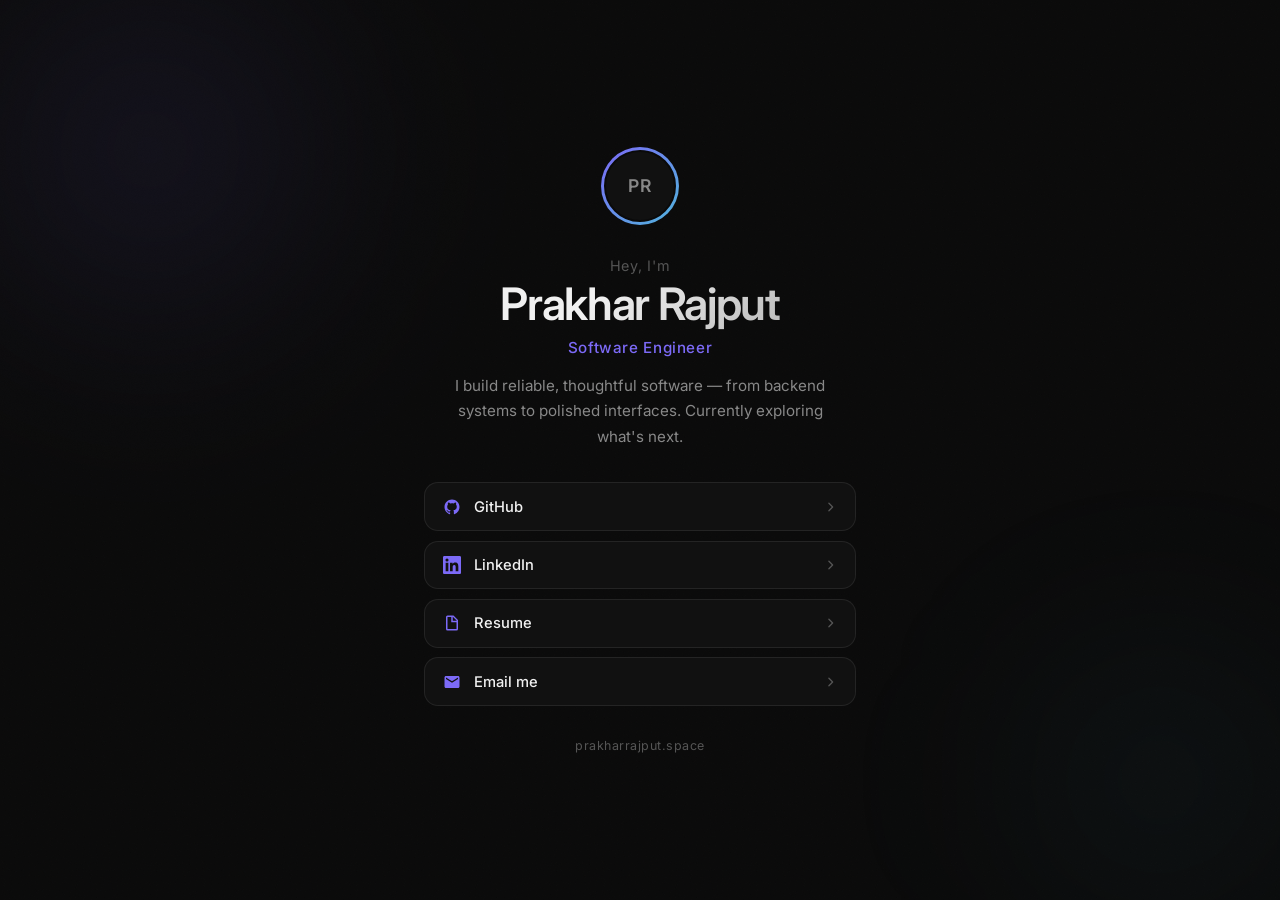
==== index.html @ 1582bba5 "Initial commit: personal landing page for prakharrajput.space Co-authored-by: Cursor <cursoragent@cu" ====
<!DOCTYPE html>
<html lang="en">
<head>
  <meta charset="UTF-8" />
  <meta name="viewport" content="width=device-width, initial-scale=1.0" />
  <title>Prakhar Rajput</title>
  <meta name="description" content="Software Engineer — building things that matter." />
  <link rel="stylesheet" href="styles.css" />
  <link rel="preconnect" href="https://fonts.googleapis.com" />
  <link rel="preconnect" href="https://fonts.gstatic.com" crossorigin />
  <link href="https://fonts.googleapis.com/css2?family=Inter:wght@300;400;500;600&display=swap" rel="stylesheet" />
</head>
<body>
  <div class="noise"></div>

  <main class="container">
    <header class="header">
      <div class="avatar-ring">
        <div class="avatar">PR</div>
      </div>
    </header>

    <section class="hero">
      <p class="greeting">Hey, I'm</p>
      <h1 class="name">Prakhar Rajput</h1>
      <p class="tagline">Software Engineer</p>
      <p class="bio">
        I build reliable, thoughtful software — from backend systems to
        polished interfaces. Currently exploring what's next.
      </p>
    </section>

    <nav class="links">
      <a href="https://github.com/prakharrajput" class="link-card" target="_blank" rel="noopener">
        <svg class="icon" viewBox="0 0 24 24" fill="currentColor">
          <path d="M12 2C6.477 2 2 6.484 2 12.017c0 4.425 2.865 8.18 6.839 9.504.5.092.682-.217.682-.483 0-.237-.008-.868-.013-1.703-2.782.605-3.369-1.343-3.369-1.343-.454-1.158-1.11-1.466-1.11-1.466-.908-.62.069-.608.069-.608 1.003.07 1.531 1.032 1.531 1.032.892 1.53 2.341 1.088 2.91.832.092-.647.35-1.088.636-1.338-2.22-.253-4.555-1.113-4.555-4.951 0-1.093.39-1.988 1.029-2.688-.103-.253-.446-1.272.098-2.65 0 0 .84-.27 2.75 1.026A9.564 9.564 0 0112 6.844c.85.004 1.705.115 2.504.337 1.909-1.296 2.747-1.027 2.747-1.027.546 1.379.202 2.398.1 2.651.64.7 1.028 1.595 1.028 2.688 0 3.848-2.339 4.695-4.566 4.943.359.309.678.92.678 1.855 0 1.338-.012 2.419-.012 2.747 0 .268.18.58.688.482A10.019 10.019 0 0022 12.017C22 6.484 17.522 2 12 2z"/>
        </svg>
        <span>GitHub</span>
        <svg class="arrow" viewBox="0 0 16 16" fill="currentColor">
          <path d="M6.22 3.22a.75.75 0 011.06 0l4.25 4.25a.75.75 0 010 1.06l-4.25 4.25a.75.75 0 01-1.06-1.06L9.94 8 6.22 4.28a.75.75 0 010-1.06z"/>
        </svg>
      </a>

      <a href="https://linkedin.com/in/prakharrajput" class="link-card" target="_blank" rel="noopener">
        <svg class="icon" viewBox="0 0 24 24" fill="currentColor">
          <path d="M20.447 20.452h-3.554v-5.569c0-1.328-.027-3.037-1.852-3.037-1.853 0-2.136 1.445-2.136 2.939v5.667H9.351V9h3.414v1.561h.046c.477-.9 1.637-1.85 3.37-1.85 3.601 0 4.267 2.37 4.267 5.455v6.286zM5.337 7.433a2.062 2.062 0 01-2.063-2.065 2.064 2.064 0 112.063 2.065zm1.782 13.019H3.555V9h3.564v11.452zM22.225 0H1.771C.792 0 0 .774 0 1.729v20.542C0 23.227.792 24 1.771 24h20.451C23.2 24 24 23.227 24 22.271V1.729C24 .774 23.2 0 22.222 0h.003z"/>
        </svg>
        <span>LinkedIn</span>
        <svg class="arrow" viewBox="0 0 16 16" fill="currentColor">
          <path d="M6.22 3.22a.75.75 0 011.06 0l4.25 4.25a.75.75 0 010 1.06l-4.25 4.25a.75.75 0 01-1.06-1.06L9.94 8 6.22 4.28a.75.75 0 010-1.06z"/>
        </svg>
      </a>

      <a href="/resume.pdf" class="link-card" target="_blank" rel="noopener">
        <svg class="icon" viewBox="0 0 24 24" fill="currentColor">
          <path d="M14 2H6a2 2 0 00-2 2v16a2 2 0 002 2h12a2 2 0 002-2V8l-6-6zm-1 1.5L18.5 9H13V3.5zM6 20V4h5v7h7v9H6z"/>
        </svg>
        <span>Resume</span>
        <svg class="arrow" viewBox="0 0 16 16" fill="currentColor">
          <path d="M6.22 3.22a.75.75 0 011.06 0l4.25 4.25a.75.75 0 010 1.06l-4.25 4.25a.75.75 0 01-1.06-1.06L9.94 8 6.22 4.28a.75.75 0 010-1.06z"/>
        </svg>
      </a>

      <a href="mailto:hi@prakharrajput.space" class="link-card">
        <svg class="icon" viewBox="0 0 24 24" fill="currentColor">
          <path d="M20 4H4c-1.1 0-2 .9-2 2v12c0 1.1.9 2 2 2h16c1.1 0 2-.9 2-2V6c0-1.1-.9-2-2-2zm0 4l-8 5-8-5V6l8 5 8-5v2z"/>
        </svg>
        <span>Email me</span>
        <svg class="arrow" viewBox="0 0 16 16" fill="currentColor">
          <path d="M6.22 3.22a.75.75 0 011.06 0l4.25 4.25a.75.75 0 010 1.06l-4.25 4.25a.75.75 0 01-1.06-1.06L9.94 8 6.22 4.28a.75.75 0 010-1.06z"/>
        </svg>
      </a>
    </nav>

    <footer class="footer">
      <span>prakharrajput.space</span>
    </footer>
  </main>

  <script src="app.js"></script>
</body>
</html>
---- styles.css ----
*, *::before, *::after {
  box-sizing: border-box;
  margin: 0;
  padding: 0;
}

:root {
  --bg: #0a0a0a;
  --surface: #111111;
  --border: rgba(255, 255, 255, 0.08);
  --text-primary: #f0f0f0;
  --text-secondary: #888;
  --text-muted: #555;
  --accent: #7c6af7;
  --accent-glow: rgba(124, 106, 247, 0.15);
  --radius: 14px;
}

html {
  font-family: 'Inter', system-ui, -apple-system, sans-serif;
  background: var(--bg);
  color: var(--text-primary);
  min-height: 100vh;
  -webkit-font-smoothing: antialiased;
}

body {
  min-height: 100vh;
  display: flex;
  align-items: center;
  justify-content: center;
  overflow-x: hidden;
}

/* subtle noise texture overlay */
.noise {
  position: fixed;
  inset: 0;
  background-image: url("data:image/svg+xml,%3Csvg viewBox='0 0 256 256' xmlns='http://www.w3.org/2000/svg'%3E%3Cfilter id='noise'%3E%3CfeTurbulence type='fractalNoise' baseFrequency='0.9' numOctaves='4' stitchTiles='stitch'/%3E%3C/filter%3E%3Crect width='100%25' height='100%25' filter='url(%23noise)' opacity='0.04'/%3E%3C/svg%3E");
  background-size: 200px;
  pointer-events: none;
  z-index: 0;
  opacity: 0.5;
}

/* ambient gradient blobs */
body::before, body::after {
  content: '';
  position: fixed;
  border-radius: 50%;
  filter: blur(100px);
  pointer-events: none;
  z-index: 0;
}

body::before {
  width: 500px;
  height: 500px;
  background: radial-gradient(circle, rgba(124, 106, 247, 0.12) 0%, transparent 70%);
  top: -100px;
  left: -100px;
}

body::after {
  width: 400px;
  height: 400px;
  background: radial-gradient(circle, rgba(80, 180, 220, 0.08) 0%, transparent 70%);
  bottom: -80px;
  right: -80px;
}

.container {
  position: relative;
  z-index: 1;
  width: 100%;
  max-width: 480px;
  padding: 2rem 1.5rem;
  display: flex;
  flex-direction: column;
  gap: 2rem;
}

/* ── Header / Avatar ── */
.header {
  display: flex;
  justify-content: center;
}

.avatar-ring {
  padding: 3px;
  border-radius: 50%;
  background: linear-gradient(135deg, var(--accent), #50b4dc);
  opacity: 0;
  animation: fadeUp 0.6s ease 0.1s forwards;
}

.avatar {
  width: 72px;
  height: 72px;
  border-radius: 50%;
  background: var(--surface);
  border: 2px solid var(--bg);
  display: flex;
  align-items: center;
  justify-content: center;
  font-size: 1.1rem;
  font-weight: 600;
  letter-spacing: 0.04em;
  color: var(--text-secondary);
}

/* ── Hero ── */
.hero {
  text-align: center;
  opacity: 0;
  animation: fadeUp 0.6s ease 0.2s forwards;
}

.greeting {
  font-size: 0.9rem;
  color: var(--text-muted);
  letter-spacing: 0.05em;
  margin-bottom: 0.4rem;
}

.name {
  font-size: clamp(2rem, 8vw, 2.8rem);
  font-weight: 600;
  letter-spacing: -0.03em;
  line-height: 1.1;
  background: linear-gradient(135deg, var(--text-primary) 40%, #aaa);
  -webkit-background-clip: text;
  -webkit-text-fill-color: transparent;
  background-clip: text;
  margin-bottom: 0.5rem;
}

.tagline {
  font-size: 0.95rem;
  font-weight: 500;
  color: var(--accent);
  letter-spacing: 0.04em;
  margin-bottom: 1rem;
}

.bio {
  font-size: 0.95rem;
  line-height: 1.7;
  color: var(--text-secondary);
  max-width: 380px;
  margin: 0 auto;
}

/* ── Link cards ── */
.links {
  display: flex;
  flex-direction: column;
  gap: 0.6rem;
  opacity: 0;
  animation: fadeUp 0.6s ease 0.35s forwards;
}

.link-card {
  display: flex;
  align-items: center;
  gap: 0.85rem;
  padding: 0.9rem 1.1rem;
  background: var(--surface);
  border: 1px solid var(--border);
  border-radius: var(--radius);
  color: var(--text-primary);
  text-decoration: none;
  font-size: 0.92rem;
  font-weight: 500;
  transition: background 0.2s, border-color 0.2s, transform 0.15s;
  cursor: pointer;
}

.link-card:hover {
  background: rgba(255, 255, 255, 0.05);
  border-color: rgba(255, 255, 255, 0.16);
  transform: translateY(-1px);
}

.link-card:active {
  transform: translateY(0);
}

.link-card .icon {
  width: 18px;
  height: 18px;
  color: var(--accent);
  flex-shrink: 0;
}

.link-card span {
  flex: 1;
}

.link-card .arrow {
  width: 14px;
  height: 14px;
  color: var(--text-muted);
  transition: transform 0.2s, color 0.2s;
}

.link-card:hover .arrow {
  transform: translateX(2px);
  color: var(--text-secondary);
}

/* ── Footer ── */
.footer {
  text-align: center;
  font-size: 0.78rem;
  color: var(--text-muted);
  letter-spacing: 0.04em;
  opacity: 0;
  animation: fadeUp 0.6s ease 0.5s forwards;
}

/* ── Animations ── */
@keyframes fadeUp {
  from {
    opacity: 0;
    transform: translateY(16px);
  }
  to {
    opacity: 1;
    transform: translateY(0);
  }
}

/* ── Responsive ── */
@media (max-width: 480px) {
  .container {
    padding: 2rem 1.25rem;
  }
}
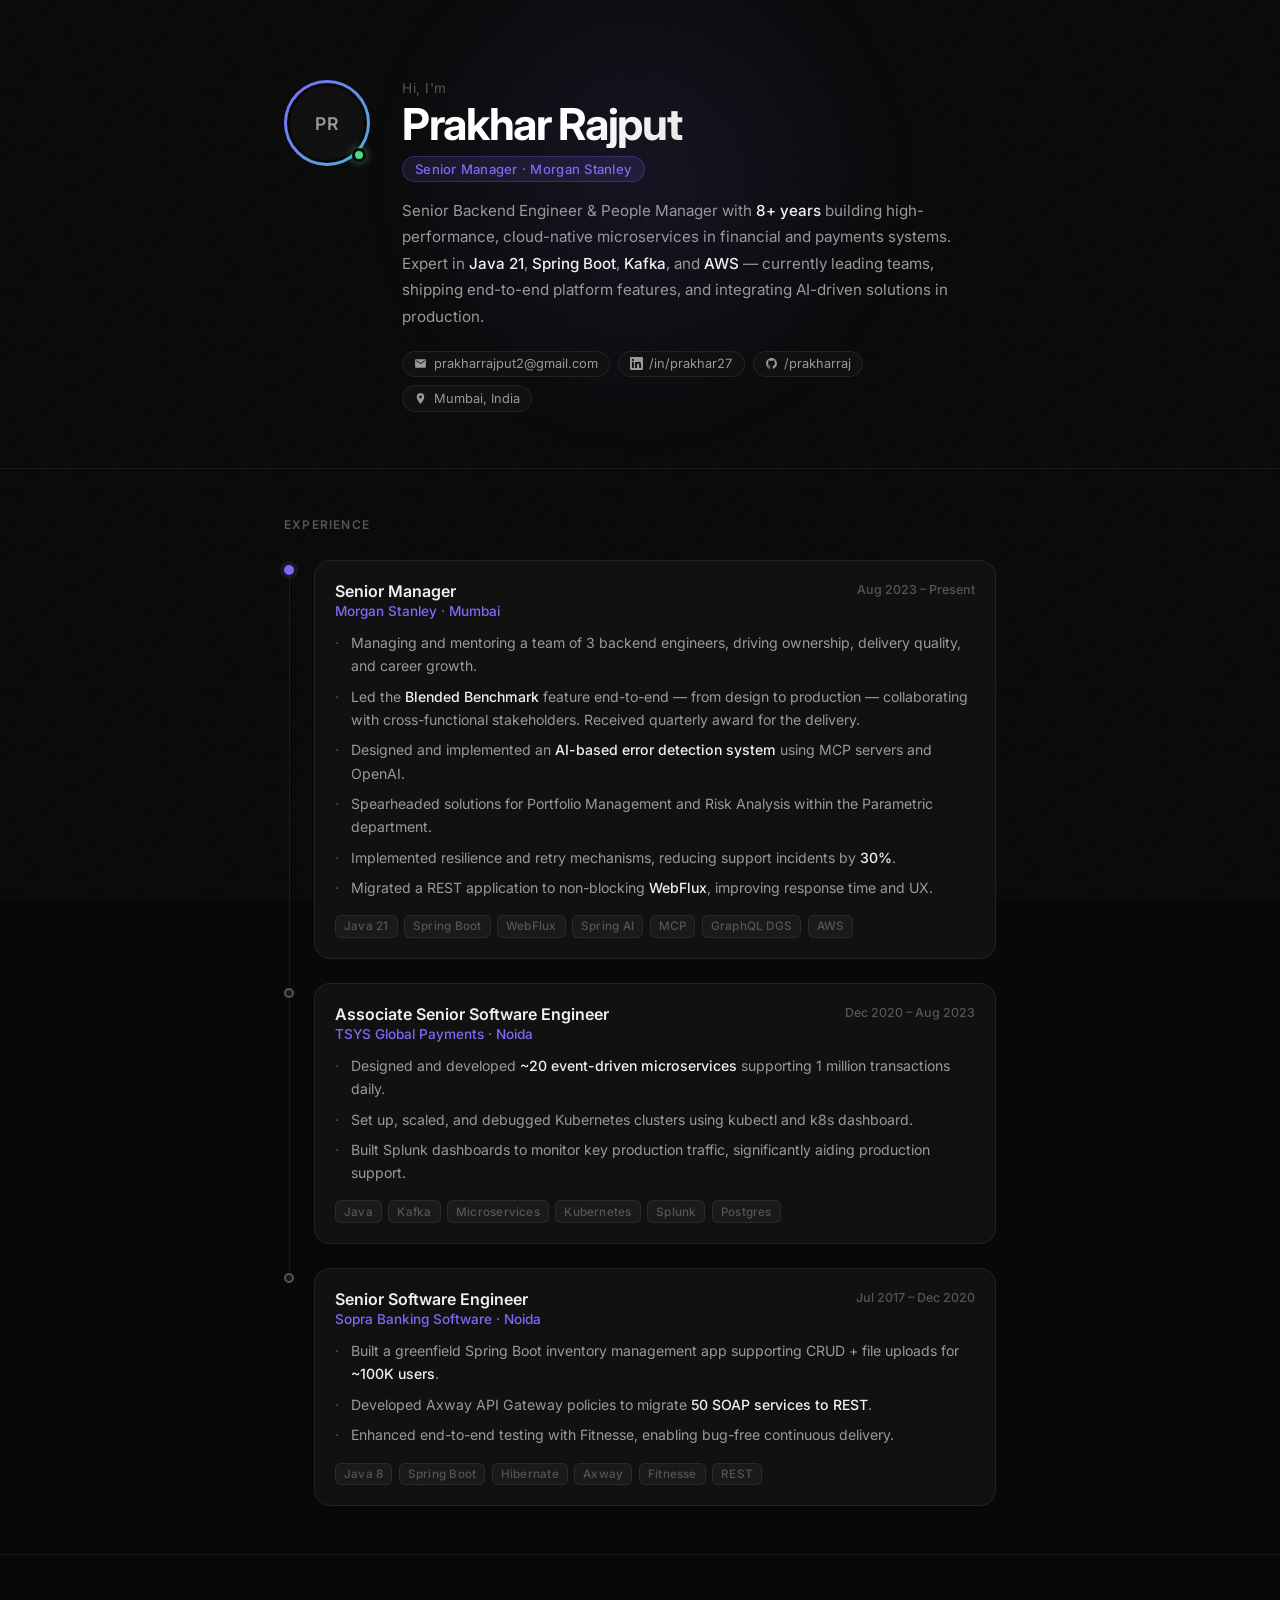
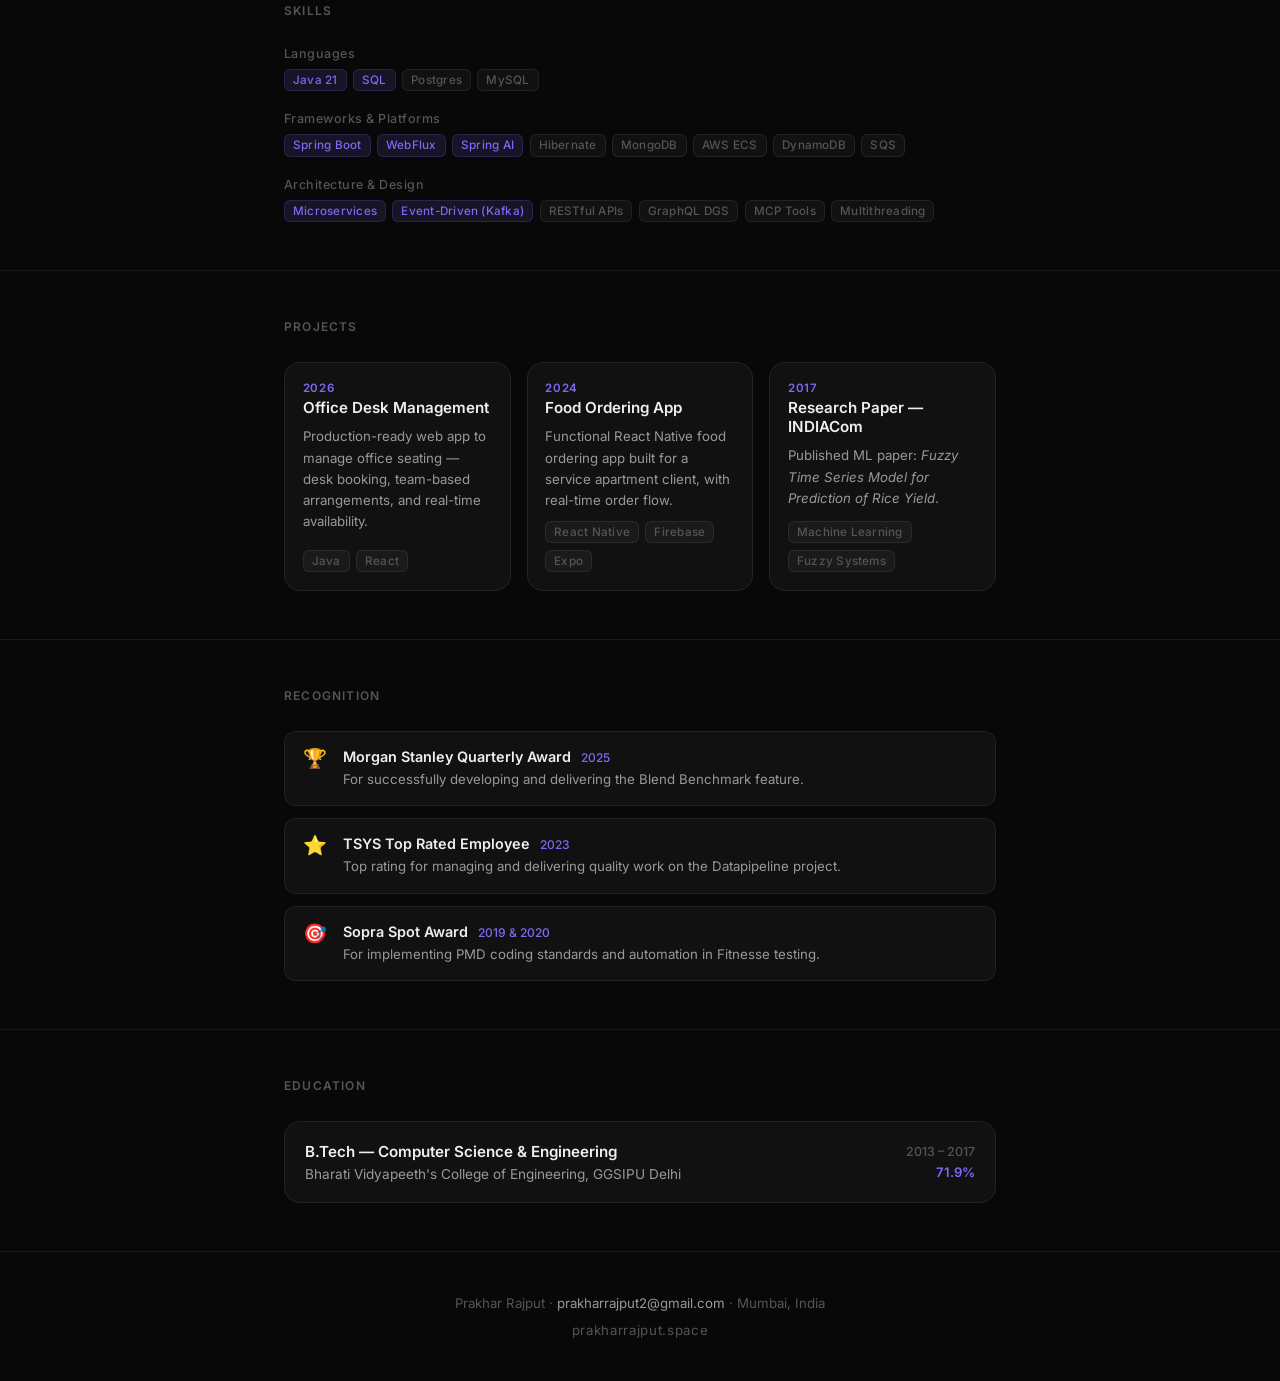
==== commit d75a915e: "Rebuild site with resume content — real experience, skills, projects Co-authored-by: Cursor <cursora" ====
--- a/index.html
+++ b/index.html
@@ -3,79 +3,271 @@
 <head>
   <meta charset="UTF-8" />
   <meta name="viewport" content="width=device-width, initial-scale=1.0" />
-  <title>Prakhar Rajput</title>
-  <meta name="description" content="Software Engineer — building things that matter." />
+  <title>Prakhar Rajput — Senior Backend Engineer</title>
+  <meta name="description" content="Senior Backend Engineer & People Manager with 8+ years in fintech. Java, Spring Boot, Kafka, AWS, AI." />
   <link rel="stylesheet" href="styles.css" />
   <link rel="preconnect" href="https://fonts.googleapis.com" />
   <link rel="preconnect" href="https://fonts.gstatic.com" crossorigin />
-  <link href="https://fonts.googleapis.com/css2?family=Inter:wght@300;400;500;600&display=swap" rel="stylesheet" />
+  <link href="https://fonts.googleapis.com/css2?family=Inter:wght@300;400;500;600;700&display=swap" rel="stylesheet" />
 </head>
 <body>
   <div class="noise"></div>
 
-  <main class="container">
-    <header class="header">
-      <div class="avatar-ring">
-        <div class="avatar">PR</div>
-      </div>
-    </header>
-
-    <section class="hero">
-      <p class="greeting">Hey, I'm</p>
-      <h1 class="name">Prakhar Rajput</h1>
-      <p class="tagline">Software Engineer</p>
-      <p class="bio">
-        I build reliable, thoughtful software — from backend systems to
-        polished interfaces. Currently exploring what's next.
-      </p>
-    </section>
-
-    <nav class="links">
-      <a href="https://github.com/prakharrajput" class="link-card" target="_blank" rel="noopener">
-        <svg class="icon" viewBox="0 0 24 24" fill="currentColor">
-          <path d="M12 2C6.477 2 2 6.484 2 12.017c0 4.425 2.865 8.18 6.839 9.504.5.092.682-.217.682-.483 0-.237-.008-.868-.013-1.703-2.782.605-3.369-1.343-3.369-1.343-.454-1.158-1.11-1.466-1.11-1.466-.908-.62.069-.608.069-.608 1.003.07 1.531 1.032 1.531 1.032.892 1.53 2.341 1.088 2.91.832.092-.647.35-1.088.636-1.338-2.22-.253-4.555-1.113-4.555-4.951 0-1.093.39-1.988 1.029-2.688-.103-.253-.446-1.272.098-2.65 0 0 .84-.27 2.75 1.026A9.564 9.564 0 0112 6.844c.85.004 1.705.115 2.504.337 1.909-1.296 2.747-1.027 2.747-1.027.546 1.379.202 2.398.1 2.651.64.7 1.028 1.595 1.028 2.688 0 3.848-2.339 4.695-4.566 4.943.359.309.678.92.678 1.855 0 1.338-.012 2.419-.012 2.747 0 .268.18.58.688.482A10.019 10.019 0 0022 12.017C22 6.484 17.522 2 12 2z"/>
-        </svg>
-        <span>GitHub</span>
-        <svg class="arrow" viewBox="0 0 16 16" fill="currentColor">
-          <path d="M6.22 3.22a.75.75 0 011.06 0l4.25 4.25a.75.75 0 010 1.06l-4.25 4.25a.75.75 0 01-1.06-1.06L9.94 8 6.22 4.28a.75.75 0 010-1.06z"/>
-        </svg>
-      </a>
-
-      <a href="https://linkedin.com/in/prakharrajput" class="link-card" target="_blank" rel="noopener">
-        <svg class="icon" viewBox="0 0 24 24" fill="currentColor">
-          <path d="M20.447 20.452h-3.554v-5.569c0-1.328-.027-3.037-1.852-3.037-1.853 0-2.136 1.445-2.136 2.939v5.667H9.351V9h3.414v1.561h.046c.477-.9 1.637-1.85 3.37-1.85 3.601 0 4.267 2.37 4.267 5.455v6.286zM5.337 7.433a2.062 2.062 0 01-2.063-2.065 2.064 2.064 0 112.063 2.065zm1.782 13.019H3.555V9h3.564v11.452zM22.225 0H1.771C.792 0 0 .774 0 1.729v20.542C0 23.227.792 24 1.771 24h20.451C23.2 24 24 23.227 24 22.271V1.729C24 .774 23.2 0 22.222 0h.003z"/>
-        </svg>
-        <span>LinkedIn</span>
-        <svg class="arrow" viewBox="0 0 16 16" fill="currentColor">
-          <path d="M6.22 3.22a.75.75 0 011.06 0l4.25 4.25a.75.75 0 010 1.06l-4.25 4.25a.75.75 0 01-1.06-1.06L9.94 8 6.22 4.28a.75.75 0 010-1.06z"/>
-        </svg>
-      </a>
-
-      <a href="/resume.pdf" class="link-card" target="_blank" rel="noopener">
-        <svg class="icon" viewBox="0 0 24 24" fill="currentColor">
-          <path d="M14 2H6a2 2 0 00-2 2v16a2 2 0 002 2h12a2 2 0 002-2V8l-6-6zm-1 1.5L18.5 9H13V3.5zM6 20V4h5v7h7v9H6z"/>
-        </svg>
-        <span>Resume</span>
-        <svg class="arrow" viewBox="0 0 16 16" fill="currentColor">
-          <path d="M6.22 3.22a.75.75 0 011.06 0l4.25 4.25a.75.75 0 010 1.06l-4.25 4.25a.75.75 0 01-1.06-1.06L9.94 8 6.22 4.28a.75.75 0 010-1.06z"/>
-        </svg>
-      </a>
-
-      <a href="mailto:hi@prakharrajput.space" class="link-card">
-        <svg class="icon" viewBox="0 0 24 24" fill="currentColor">
-          <path d="M20 4H4c-1.1 0-2 .9-2 2v12c0 1.1.9 2 2 2h16c1.1 0 2-.9 2-2V6c0-1.1-.9-2-2-2zm0 4l-8 5-8-5V6l8 5 8-5v2z"/>
-        </svg>
-        <span>Email me</span>
-        <svg class="arrow" viewBox="0 0 16 16" fill="currentColor">
-          <path d="M6.22 3.22a.75.75 0 011.06 0l4.25 4.25a.75.75 0 010 1.06l-4.25 4.25a.75.75 0 01-1.06-1.06L9.94 8 6.22 4.28a.75.75 0 010-1.06z"/>
-        </svg>
-      </a>
-    </nav>
-
-    <footer class="footer">
-      <span>prakharrajput.space</span>
-    </footer>
-  </main>
+  <!-- ── HERO ── -->
+  <section class="hero-section">
+    <div class="container">
+      <div class="hero-inner">
+        <div class="avatar-wrap">
+          <div class="avatar-ring">
+            <div class="avatar">PR</div>
+          </div>
+          <div class="status-dot"></div>
+        </div>
+
+        <div class="hero-text">
+          <p class="greeting">Hi, I'm</p>
+          <h1 class="name">Prakhar Rajput</h1>
+          <p class="title-badge">Senior Manager · Morgan Stanley</p>
+          <p class="bio">
+            Senior Backend Engineer &amp; People Manager with <strong>8+ years</strong> building
+            high-performance, cloud-native microservices in financial and payments systems.
+            Expert in <strong>Java 21</strong>, <strong>Spring Boot</strong>, <strong>Kafka</strong>, and <strong>AWS</strong> —
+            currently leading teams, shipping end-to-end platform features,
+            and integrating AI-driven solutions in production.
+          </p>
+
+          <div class="contact-row">
+            <a href="mailto:prakharrajput2@gmail.com" class="contact-chip">
+              <svg viewBox="0 0 24 24" fill="currentColor"><path d="M20 4H4c-1.1 0-2 .9-2 2v12c0 1.1.9 2 2 2h16c1.1 0 2-.9 2-2V6c0-1.1-.9-2-2-2zm0 4l-8 5-8-5V6l8 5 8-5v2z"/></svg>
+              prakharrajput2@gmail.com
+            </a>
+            <a href="https://linkedin.com/in/prakhar27" target="_blank" rel="noopener" class="contact-chip">
+              <svg viewBox="0 0 24 24" fill="currentColor"><path d="M20.447 20.452h-3.554v-5.569c0-1.328-.027-3.037-1.852-3.037-1.853 0-2.136 1.445-2.136 2.939v5.667H9.351V9h3.414v1.561h.046c.477-.9 1.637-1.85 3.37-1.85 3.601 0 4.267 2.37 4.267 5.455v6.286zM5.337 7.433a2.062 2.062 0 01-2.063-2.065 2.064 2.064 0 112.063 2.065zm1.782 13.019H3.555V9h3.564v11.452zM22.225 0H1.771C.792 0 0 .774 0 1.729v20.542C0 23.227.792 24 1.771 24h20.451C23.2 24 24 23.227 24 22.271V1.729C24 .774 23.2 0 22.222 0h.003z"/></svg>
+              /in/prakhar27
+            </a>
+            <a href="https://github.com/prakharraj" target="_blank" rel="noopener" class="contact-chip">
+              <svg viewBox="0 0 24 24" fill="currentColor"><path d="M12 2C6.477 2 2 6.484 2 12.017c0 4.425 2.865 8.18 6.839 9.504.5.092.682-.217.682-.483 0-.237-.008-.868-.013-1.703-2.782.605-3.369-1.343-3.369-1.343-.454-1.158-1.11-1.466-1.11-1.466-.908-.62.069-.608.069-.608 1.003.07 1.531 1.032 1.531 1.032.892 1.53 2.341 1.088 2.91.832.092-.647.35-1.088.636-1.338-2.22-.253-4.555-1.113-4.555-4.951 0-1.093.39-1.988 1.029-2.688-.103-.253-.446-1.272.098-2.65 0 0 .84-.27 2.75 1.026A9.564 9.564 0 0112 6.844c.85.004 1.705.115 2.504.337 1.909-1.296 2.747-1.027 2.747-1.027.546 1.379.202 2.398.1 2.651.64.7 1.028 1.595 1.028 2.688 0 3.848-2.339 4.695-4.566 4.943.359.309.678.92.678 1.855 0 1.338-.012 2.419-.012 2.747 0 .268.18.58.688.482A10.019 10.019 0 0022 12.017C22 6.484 17.522 2 12 2z"/></svg>
+              /prakharraj
+            </a>
+            <span class="contact-chip location">
+              <svg viewBox="0 0 24 24" fill="currentColor"><path d="M12 2C8.13 2 5 5.13 5 9c0 5.25 7 13 7 13s7-7.75 7-13c0-3.87-3.13-7-7-7zm0 9.5c-1.38 0-2.5-1.12-2.5-2.5s1.12-2.5 2.5-2.5 2.5 1.12 2.5 2.5-1.12 2.5-2.5 2.5z"/></svg>
+              Mumbai, India
+            </span>
+          </div>
+        </div>
+      </div>
+    </div>
+  </section>
+
+  <!-- ── EXPERIENCE ── -->
+  <section class="section">
+    <div class="container">
+      <h2 class="section-title">Experience</h2>
+      <div class="timeline">
+
+        <div class="timeline-item">
+          <div class="timeline-dot current"></div>
+          <div class="timeline-card">
+            <div class="job-header">
+              <div>
+                <h3 class="job-title">Senior Manager</h3>
+                <p class="company">Morgan Stanley · Mumbai</p>
+              </div>
+              <span class="tenure">Aug 2023 – Present</span>
+            </div>
+            <ul class="bullets">
+              <li>Managing and mentoring a team of 3 backend engineers, driving ownership, delivery quality, and career growth.</li>
+              <li>Led the <strong>Blended Benchmark</strong> feature end-to-end — from design to production — collaborating with cross-functional stakeholders. Received quarterly award for the delivery.</li>
+              <li>Designed and implemented an <strong>AI-based error detection system</strong> using MCP servers and OpenAI.</li>
+              <li>Spearheaded solutions for Portfolio Management and Risk Analysis within the Parametric department.</li>
+              <li>Implemented resilience and retry mechanisms, reducing support incidents by <strong>30%</strong>.</li>
+              <li>Migrated a REST application to non-blocking <strong>WebFlux</strong>, improving response time and UX.</li>
+            </ul>
+            <div class="tag-row">
+              <span class="tag">Java 21</span><span class="tag">Spring Boot</span><span class="tag">WebFlux</span><span class="tag">Spring AI</span><span class="tag">MCP</span><span class="tag">GraphQL DGS</span><span class="tag">AWS</span>
+            </div>
+          </div>
+        </div>
+
+        <div class="timeline-item">
+          <div class="timeline-dot"></div>
+          <div class="timeline-card">
+            <div class="job-header">
+              <div>
+                <h3 class="job-title">Associate Senior Software Engineer</h3>
+                <p class="company">TSYS Global Payments · Noida</p>
+              </div>
+              <span class="tenure">Dec 2020 – Aug 2023</span>
+            </div>
+            <ul class="bullets">
+              <li>Designed and developed <strong>~20 event-driven microservices</strong> supporting 1 million transactions daily.</li>
+              <li>Set up, scaled, and debugged Kubernetes clusters using kubectl and k8s dashboard.</li>
+              <li>Built Splunk dashboards to monitor key production traffic, significantly aiding production support.</li>
+            </ul>
+            <div class="tag-row">
+              <span class="tag">Java</span><span class="tag">Kafka</span><span class="tag">Microservices</span><span class="tag">Kubernetes</span><span class="tag">Splunk</span><span class="tag">Postgres</span>
+            </div>
+          </div>
+        </div>
+
+        <div class="timeline-item">
+          <div class="timeline-dot"></div>
+          <div class="timeline-card">
+            <div class="job-header">
+              <div>
+                <h3 class="job-title">Senior Software Engineer</h3>
+                <p class="company">Sopra Banking Software · Noida</p>
+              </div>
+              <span class="tenure">Jul 2017 – Dec 2020</span>
+            </div>
+            <ul class="bullets">
+              <li>Built a greenfield Spring Boot inventory management app supporting CRUD + file uploads for <strong>~100K users</strong>.</li>
+              <li>Developed Axway API Gateway policies to migrate <strong>50 SOAP services to REST</strong>.</li>
+              <li>Enhanced end-to-end testing with Fitnesse, enabling bug-free continuous delivery.</li>
+            </ul>
+            <div class="tag-row">
+              <span class="tag">Java 8</span><span class="tag">Spring Boot</span><span class="tag">Hibernate</span><span class="tag">Axway</span><span class="tag">Fitnesse</span><span class="tag">REST</span>
+            </div>
+          </div>
+        </div>
+
+      </div>
+    </div>
+  </section>
+
+  <!-- ── SKILLS ── -->
+  <section class="section">
+    <div class="container">
+      <h2 class="section-title">Skills</h2>
+      <div class="skills-grid">
+        <div class="skill-group">
+          <p class="skill-label">Languages</p>
+          <div class="tag-row">
+            <span class="tag accent">Java 21</span>
+            <span class="tag accent">SQL</span>
+            <span class="tag">Postgres</span>
+            <span class="tag">MySQL</span>
+          </div>
+        </div>
+        <div class="skill-group">
+          <p class="skill-label">Frameworks & Platforms</p>
+          <div class="tag-row">
+            <span class="tag accent">Spring Boot</span>
+            <span class="tag accent">WebFlux</span>
+            <span class="tag accent">Spring AI</span>
+            <span class="tag">Hibernate</span>
+            <span class="tag">MongoDB</span>
+            <span class="tag">AWS ECS</span>
+            <span class="tag">DynamoDB</span>
+            <span class="tag">SQS</span>
+          </div>
+        </div>
+        <div class="skill-group">
+          <p class="skill-label">Architecture & Design</p>
+          <div class="tag-row">
+            <span class="tag accent">Microservices</span>
+            <span class="tag accent">Event-Driven (Kafka)</span>
+            <span class="tag">RESTful APIs</span>
+            <span class="tag">GraphQL DGS</span>
+            <span class="tag">MCP Tools</span>
+            <span class="tag">Multithreading</span>
+          </div>
+        </div>
+      </div>
+    </div>
+  </section>
+
+  <!-- ── PROJECTS ── -->
+  <section class="section">
+    <div class="container">
+      <h2 class="section-title">Projects</h2>
+      <div class="projects-grid">
+
+        <div class="project-card">
+          <div class="project-header">
+            <span class="project-year">2026</span>
+            <h3 class="project-name">Office Desk Management</h3>
+          </div>
+          <p class="project-desc">Production-ready web app to manage office seating — desk booking, team-based arrangements, and real-time availability.</p>
+          <div class="tag-row"><span class="tag">Java</span><span class="tag">React</span></div>
+        </div>
+
+        <div class="project-card">
+          <div class="project-header">
+            <span class="project-year">2024</span>
+            <h3 class="project-name">Food Ordering App</h3>
+          </div>
+          <p class="project-desc">Functional React Native food ordering app built for a service apartment client, with real-time order flow.</p>
+          <div class="tag-row"><span class="tag">React Native</span><span class="tag">Firebase</span><span class="tag">Expo</span></div>
+        </div>
+
+        <div class="project-card">
+          <div class="project-header">
+            <span class="project-year">2017</span>
+            <h3 class="project-name">Research Paper — INDIACom</h3>
+          </div>
+          <p class="project-desc">Published ML paper: <em>Fuzzy Time Series Model for Prediction of Rice Yield</em>.</p>
+          <div class="tag-row"><span class="tag">Machine Learning</span><span class="tag">Fuzzy Systems</span></div>
+        </div>
+
+      </div>
+    </div>
+  </section>
+
+  <!-- ── ACHIEVEMENTS ── -->
+  <section class="section">
+    <div class="container">
+      <h2 class="section-title">Recognition</h2>
+      <div class="awards-list">
+        <div class="award-item">
+          <div class="award-icon">🏆</div>
+          <div>
+            <p class="award-title">Morgan Stanley Quarterly Award <span class="award-year">2025</span></p>
+            <p class="award-desc">For successfully developing and delivering the Blend Benchmark feature.</p>
+          </div>
+        </div>
+        <div class="award-item">
+          <div class="award-icon">⭐</div>
+          <div>
+            <p class="award-title">TSYS Top Rated Employee <span class="award-year">2023</span></p>
+            <p class="award-desc">Top rating for managing and delivering quality work on the Datapipeline project.</p>
+          </div>
+        </div>
+        <div class="award-item">
+          <div class="award-icon">🎯</div>
+          <div>
+            <p class="award-title">Sopra Spot Award <span class="award-year">2019 &amp; 2020</span></p>
+            <p class="award-desc">For implementing PMD coding standards and automation in Fitnesse testing.</p>
+          </div>
+        </div>
+      </div>
+    </div>
+  </section>
+
+  <!-- ── EDUCATION ── -->
+  <section class="section">
+    <div class="container">
+      <h2 class="section-title">Education</h2>
+      <div class="edu-card">
+        <div>
+          <h3 class="edu-degree">B.Tech — Computer Science &amp; Engineering</h3>
+          <p class="edu-school">Bharati Vidyapeeth's College of Engineering, GGSIPU Delhi</p>
+        </div>
+        <div class="edu-meta">
+          <span class="tenure">2013 – 2017</span>
+          <span class="edu-grade">71.9%</span>
+        </div>
+      </div>
+    </div>
+  </section>
+
+  <!-- ── FOOTER ── -->
+  <footer class="footer">
+    <div class="container">
+      <p>Prakhar Rajput · <a href="mailto:prakharrajput2@gmail.com">prakharrajput2@gmail.com</a> · Mumbai, India</p>
+      <p class="footer-sub">prakharrajput.space</p>
+    </div>
+  </footer>
 
   <script src="app.js"></script>
 </body>
--- a/styles.css
+++ b/styles.css
@@ -5,101 +5,92 @@
 }
 
 :root {
-  --bg: #0a0a0a;
+  --bg: #080808;
   --surface: #111111;
-  --border: rgba(255, 255, 255, 0.08);
-  --text-primary: #f0f0f0;
-  --text-secondary: #888;
+  --surface-hover: #161616;
+  --border: rgba(255, 255, 255, 0.07);
+  --border-hover: rgba(255, 255, 255, 0.14);
+  --text-primary: #efefef;
+  --text-secondary: #999;
   --text-muted: #555;
   --accent: #7c6af7;
-  --accent-glow: rgba(124, 106, 247, 0.15);
-  --radius: 14px;
+  --accent-dim: rgba(124, 106, 247, 0.12);
+  --green: #4ade80;
+  --radius: 12px;
+  --radius-lg: 16px;
 }
 
 html {
   font-family: 'Inter', system-ui, -apple-system, sans-serif;
   background: var(--bg);
   color: var(--text-primary);
-  min-height: 100vh;
+  scroll-behavior: smooth;
   -webkit-font-smoothing: antialiased;
 }
 
-body {
-  min-height: 100vh;
-  display: flex;
-  align-items: center;
-  justify-content: center;
-  overflow-x: hidden;
-}
-
-/* subtle noise texture overlay */
+/* noise grain overlay */
 .noise {
   position: fixed;
   inset: 0;
-  background-image: url("data:image/svg+xml,%3Csvg viewBox='0 0 256 256' xmlns='http://www.w3.org/2000/svg'%3E%3Cfilter id='noise'%3E%3CfeTurbulence type='fractalNoise' baseFrequency='0.9' numOctaves='4' stitchTiles='stitch'/%3E%3C/filter%3E%3Crect width='100%25' height='100%25' filter='url(%23noise)' opacity='0.04'/%3E%3C/svg%3E");
+  background-image: url("data:image/svg+xml,%3Csvg viewBox='0 0 256 256' xmlns='http://www.w3.org/2000/svg'%3E%3Cfilter id='n'%3E%3CfeTurbulence type='fractalNoise' baseFrequency='0.85' numOctaves='4' stitchTiles='stitch'/%3E%3C/filter%3E%3Crect width='100%25' height='100%25' filter='url(%23n)' opacity='0.035'/%3E%3C/svg%3E");
   background-size: 200px;
   pointer-events: none;
   z-index: 0;
-  opacity: 0.5;
-}
-
-/* ambient gradient blobs */
-body::before, body::after {
-  content: '';
-  position: fixed;
-  border-radius: 50%;
-  filter: blur(100px);
-  pointer-events: none;
-  z-index: 0;
-}
-
-body::before {
-  width: 500px;
-  height: 500px;
-  background: radial-gradient(circle, rgba(124, 106, 247, 0.12) 0%, transparent 70%);
-  top: -100px;
-  left: -100px;
-}
-
-body::after {
-  width: 400px;
-  height: 400px;
-  background: radial-gradient(circle, rgba(80, 180, 220, 0.08) 0%, transparent 70%);
-  bottom: -80px;
-  right: -80px;
 }
 
 .container {
   position: relative;
   z-index: 1;
   width: 100%;
-  max-width: 480px;
-  padding: 2rem 1.5rem;
-  display: flex;
-  flex-direction: column;
+  max-width: 760px;
+  margin: 0 auto;
+  padding: 0 1.5rem;
+}
+
+/* ── HERO ── */
+.hero-section {
+  padding: 5rem 0 3.5rem;
+  position: relative;
+}
+
+.hero-section::after {
+  content: '';
+  position: absolute;
+  top: -120px;
+  left: 50%;
+  transform: translateX(-50%);
+  width: 600px;
+  height: 600px;
+  background: radial-gradient(circle, rgba(124, 106, 247, 0.1) 0%, transparent 65%);
+  pointer-events: none;
+  z-index: 0;
+}
+
+.hero-inner {
+  display: flex;
   gap: 2rem;
-}
-
-/* ── Header / Avatar ── */
-.header {
-  display: flex;
-  justify-content: center;
+  align-items: flex-start;
+}
+
+.avatar-wrap {
+  position: relative;
+  flex-shrink: 0;
+  opacity: 0;
+  animation: fadeUp 0.6s ease 0.05s forwards;
 }
 
 .avatar-ring {
   padding: 3px;
   border-radius: 50%;
   background: linear-gradient(135deg, var(--accent), #50b4dc);
-  opacity: 0;
-  animation: fadeUp 0.6s ease 0.1s forwards;
 }
 
 .avatar {
-  width: 72px;
-  height: 72px;
+  width: 80px;
+  height: 80px;
   border-radius: 50%;
   background: var(--surface);
-  border: 2px solid var(--bg);
+  border: 3px solid var(--bg);
   display: flex;
   align-items: center;
   justify-content: center;
@@ -109,131 +100,484 @@
   color: var(--text-secondary);
 }
 
-/* ── Hero ── */
-.hero {
-  text-align: center;
+.status-dot {
+  position: absolute;
+  bottom: 4px;
+  right: 4px;
+  width: 14px;
+  height: 14px;
+  background: var(--green);
+  border-radius: 50%;
+  border: 3px solid var(--bg);
+  box-shadow: 0 0 8px rgba(74, 222, 128, 0.6);
+}
+
+.hero-text {
+  flex: 1;
   opacity: 0;
-  animation: fadeUp 0.6s ease 0.2s forwards;
+  animation: fadeUp 0.6s ease 0.15s forwards;
 }
 
 .greeting {
-  font-size: 0.9rem;
-  color: var(--text-muted);
-  letter-spacing: 0.05em;
-  margin-bottom: 0.4rem;
+  font-size: 0.85rem;
+  color: var(--text-muted);
+  margin-bottom: 0.25rem;
+  letter-spacing: 0.04em;
 }
 
 .name {
-  font-size: clamp(2rem, 8vw, 2.8rem);
-  font-weight: 600;
+  font-size: clamp(2rem, 6vw, 2.75rem);
+  font-weight: 700;
   letter-spacing: -0.03em;
   line-height: 1.1;
-  background: linear-gradient(135deg, var(--text-primary) 40%, #aaa);
+  background: linear-gradient(135deg, #fff 30%, #aaa);
   -webkit-background-clip: text;
   -webkit-text-fill-color: transparent;
   background-clip: text;
-  margin-bottom: 0.5rem;
-}
-
-.tagline {
-  font-size: 0.95rem;
+  margin-bottom: 0.45rem;
+}
+
+.title-badge {
+  display: inline-block;
+  font-size: 0.82rem;
   font-weight: 500;
   color: var(--accent);
-  letter-spacing: 0.04em;
+  background: var(--accent-dim);
+  border: 1px solid rgba(124, 106, 247, 0.25);
+  border-radius: 99px;
+  padding: 0.25rem 0.75rem;
   margin-bottom: 1rem;
+  letter-spacing: 0.02em;
 }
 
 .bio {
   font-size: 0.95rem;
-  line-height: 1.7;
-  color: var(--text-secondary);
-  max-width: 380px;
-  margin: 0 auto;
-}
-
-/* ── Link cards ── */
-.links {
+  line-height: 1.75;
+  color: var(--text-secondary);
+  margin-bottom: 1.25rem;
+}
+
+.bio strong {
+  color: var(--text-primary);
+  font-weight: 500;
+}
+
+.contact-row {
+  display: flex;
+  flex-wrap: wrap;
+  gap: 0.5rem;
+}
+
+.contact-chip {
+  display: inline-flex;
+  align-items: center;
+  gap: 0.4rem;
+  font-size: 0.8rem;
+  color: var(--text-secondary);
+  background: var(--surface);
+  border: 1px solid var(--border);
+  border-radius: 99px;
+  padding: 0.3rem 0.7rem;
+  text-decoration: none;
+  transition: border-color 0.2s, color 0.2s, background 0.2s;
+}
+
+.contact-chip svg {
+  width: 13px;
+  height: 13px;
+  flex-shrink: 0;
+}
+
+.contact-chip:not(.location):hover {
+  border-color: var(--border-hover);
+  color: var(--text-primary);
+  background: var(--surface-hover);
+}
+
+.contact-chip.location {
+  cursor: default;
+}
+
+/* ── SECTIONS ── */
+.section {
+  padding: 3rem 0;
+  border-top: 1px solid var(--border);
+}
+
+.section-title {
+  font-size: 0.75rem;
+  font-weight: 600;
+  letter-spacing: 0.1em;
+  text-transform: uppercase;
+  color: var(--text-muted);
+  margin-bottom: 1.75rem;
+}
+
+/* ── TIMELINE ── */
+.timeline {
+  display: flex;
+  flex-direction: column;
+  gap: 0;
+}
+
+.timeline-item {
+  display: flex;
+  gap: 1.25rem;
+  position: relative;
+}
+
+.timeline-item:not(:last-child) .timeline-card {
+  margin-bottom: 1.5rem;
+}
+
+.timeline-dot {
+  flex-shrink: 0;
+  margin-top: 0.35rem;
+  width: 10px;
+  height: 10px;
+  border-radius: 50%;
+  background: var(--border);
+  border: 2px solid var(--text-muted);
+  position: relative;
+  z-index: 1;
+}
+
+.timeline-dot.current {
+  background: var(--accent);
+  border-color: var(--accent);
+  box-shadow: 0 0 0 4px var(--accent-dim);
+}
+
+.timeline-item:not(:last-child)::before {
+  content: '';
+  position: absolute;
+  left: 4.5px;
+  top: 16px;
+  bottom: -4px;
+  width: 1px;
+  background: var(--border);
+}
+
+.timeline-card {
+  flex: 1;
+  background: var(--surface);
+  border: 1px solid var(--border);
+  border-radius: var(--radius-lg);
+  padding: 1.25rem;
+  transition: border-color 0.2s;
+}
+
+.timeline-card:hover {
+  border-color: var(--border-hover);
+}
+
+.job-header {
+  display: flex;
+  justify-content: space-between;
+  align-items: flex-start;
+  gap: 1rem;
+  margin-bottom: 0.75rem;
+  flex-wrap: wrap;
+}
+
+.job-title {
+  font-size: 1rem;
+  font-weight: 600;
+  color: var(--text-primary);
+  margin-bottom: 0.15rem;
+}
+
+.company {
+  font-size: 0.85rem;
+  color: var(--accent);
+  font-weight: 500;
+}
+
+.tenure {
+  font-size: 0.78rem;
+  color: var(--text-muted);
+  white-space: nowrap;
+  margin-top: 0.1rem;
+  font-weight: 500;
+}
+
+.bullets {
+  list-style: none;
+  padding: 0;
+  margin: 0 0 1rem;
+  display: flex;
+  flex-direction: column;
+  gap: 0.45rem;
+}
+
+.bullets li {
+  font-size: 0.88rem;
+  line-height: 1.65;
+  color: var(--text-secondary);
+  padding-left: 1rem;
+  position: relative;
+}
+
+.bullets li::before {
+  content: '·';
+  position: absolute;
+  left: 0;
+  color: var(--text-muted);
+}
+
+.bullets li strong {
+  color: var(--text-primary);
+  font-weight: 500;
+}
+
+/* ── TAGS ── */
+.tag-row {
+  display: flex;
+  flex-wrap: wrap;
+  gap: 0.4rem;
+}
+
+.tag {
+  font-size: 0.73rem;
+  font-weight: 500;
+  color: var(--text-muted);
+  background: rgba(255,255,255,0.04);
+  border: 1px solid var(--border);
+  border-radius: 6px;
+  padding: 0.2rem 0.5rem;
+  letter-spacing: 0.02em;
+}
+
+.tag.accent {
+  color: var(--accent);
+  background: var(--accent-dim);
+  border-color: rgba(124, 106, 247, 0.2);
+}
+
+/* ── SKILLS ── */
+.skills-grid {
+  display: flex;
+  flex-direction: column;
+  gap: 1.25rem;
+}
+
+.skill-group {
+  display: flex;
+  flex-direction: column;
+  gap: 0.5rem;
+}
+
+.skill-label {
+  font-size: 0.78rem;
+  font-weight: 500;
+  color: var(--text-muted);
+  letter-spacing: 0.04em;
+}
+
+/* ── PROJECTS ── */
+.projects-grid {
+  display: grid;
+  grid-template-columns: repeat(auto-fill, minmax(220px, 1fr));
+  gap: 1rem;
+}
+
+.project-card {
+  background: var(--surface);
+  border: 1px solid var(--border);
+  border-radius: var(--radius-lg);
+  padding: 1.1rem;
   display: flex;
   flex-direction: column;
   gap: 0.6rem;
-  opacity: 0;
-  animation: fadeUp 0.6s ease 0.35s forwards;
-}
-
-.link-card {
-  display: flex;
-  align-items: center;
-  gap: 0.85rem;
-  padding: 0.9rem 1.1rem;
+  transition: border-color 0.2s, transform 0.2s;
+}
+
+.project-card:hover {
+  border-color: var(--border-hover);
+  transform: translateY(-2px);
+}
+
+.project-header {
+  display: flex;
+  flex-direction: column;
+  gap: 0.2rem;
+}
+
+.project-year {
+  font-size: 0.72rem;
+  font-weight: 600;
+  color: var(--accent);
+  letter-spacing: 0.06em;
+}
+
+.project-name {
+  font-size: 0.95rem;
+  font-weight: 600;
+  color: var(--text-primary);
+}
+
+.project-desc {
+  font-size: 0.83rem;
+  line-height: 1.6;
+  color: var(--text-secondary);
+  flex: 1;
+}
+
+.project-desc em {
+  font-style: italic;
+  color: var(--text-secondary);
+}
+
+/* ── AWARDS ── */
+.awards-list {
+  display: flex;
+  flex-direction: column;
+  gap: 0.75rem;
+}
+
+.award-item {
+  display: flex;
+  gap: 1rem;
+  align-items: flex-start;
   background: var(--surface);
   border: 1px solid var(--border);
   border-radius: var(--radius);
-  color: var(--text-primary);
+  padding: 1rem 1.1rem;
+}
+
+.award-icon {
+  font-size: 1.2rem;
+  flex-shrink: 0;
+  line-height: 1;
+  margin-top: 0.05rem;
+}
+
+.award-title {
+  font-size: 0.9rem;
+  font-weight: 600;
+  color: var(--text-primary);
+  margin-bottom: 0.25rem;
+}
+
+.award-year {
+  font-size: 0.75rem;
+  font-weight: 500;
+  color: var(--accent);
+  margin-left: 0.4rem;
+}
+
+.award-desc {
+  font-size: 0.83rem;
+  color: var(--text-secondary);
+  line-height: 1.55;
+}
+
+/* ── EDUCATION ── */
+.edu-card {
+  background: var(--surface);
+  border: 1px solid var(--border);
+  border-radius: var(--radius-lg);
+  padding: 1.25rem;
+  display: flex;
+  justify-content: space-between;
+  align-items: flex-start;
+  gap: 1rem;
+  flex-wrap: wrap;
+}
+
+.edu-degree {
+  font-size: 0.95rem;
+  font-weight: 600;
+  color: var(--text-primary);
+  margin-bottom: 0.3rem;
+}
+
+.edu-school {
+  font-size: 0.85rem;
+  color: var(--text-secondary);
+}
+
+.edu-meta {
+  display: flex;
+  flex-direction: column;
+  align-items: flex-end;
+  gap: 0.3rem;
+}
+
+.edu-grade {
+  font-size: 0.82rem;
+  font-weight: 600;
+  color: var(--accent);
+}
+
+/* ── FOOTER ── */
+.footer {
+  padding: 2.5rem 0;
+  border-top: 1px solid var(--border);
+  text-align: center;
+}
+
+.footer p {
+  font-size: 0.83rem;
+  color: var(--text-muted);
+  line-height: 1.7;
+}
+
+.footer a {
+  color: var(--text-secondary);
   text-decoration: none;
-  font-size: 0.92rem;
-  font-weight: 500;
-  transition: background 0.2s, border-color 0.2s, transform 0.15s;
-  cursor: pointer;
-}
-
-.link-card:hover {
-  background: rgba(255, 255, 255, 0.05);
-  border-color: rgba(255, 255, 255, 0.16);
-  transform: translateY(-1px);
-}
-
-.link-card:active {
-  transform: translateY(0);
-}
-
-.link-card .icon {
-  width: 18px;
-  height: 18px;
-  color: var(--accent);
-  flex-shrink: 0;
-}
-
-.link-card span {
-  flex: 1;
-}
-
-.link-card .arrow {
-  width: 14px;
-  height: 14px;
-  color: var(--text-muted);
-  transition: transform 0.2s, color 0.2s;
-}
-
-.link-card:hover .arrow {
-  transform: translateX(2px);
-  color: var(--text-secondary);
-}
-
-/* ── Footer ── */
-.footer {
-  text-align: center;
-  font-size: 0.78rem;
-  color: var(--text-muted);
-  letter-spacing: 0.04em;
+  transition: color 0.2s;
+}
+
+.footer a:hover {
+  color: var(--text-primary);
+}
+
+.footer-sub {
+  font-size: 0.75rem;
+  color: var(--text-muted);
+  letter-spacing: 0.05em;
+  margin-top: 0.25rem;
+}
+
+/* ── ANIMATIONS ── */
+@keyframes fadeUp {
+  from { opacity: 0; transform: translateY(20px); }
+  to   { opacity: 1; transform: translateY(0); }
+}
+
+.section {
   opacity: 0;
-  animation: fadeUp 0.6s ease 0.5s forwards;
-}
-
-/* ── Animations ── */
-@keyframes fadeUp {
-  from {
-    opacity: 0;
-    transform: translateY(16px);
+  animation: fadeUp 0.5s ease forwards;
+}
+
+/* ── RESPONSIVE ── */
+@media (max-width: 600px) {
+  .hero-inner {
+    flex-direction: column;
+    gap: 1.25rem;
   }
-  to {
-    opacity: 1;
-    transform: translateY(0);
+
+  .hero-section {
+    padding: 3rem 0 2.5rem;
   }
-}
-
-/* ── Responsive ── */
-@media (max-width: 480px) {
-  .container {
-    padding: 2rem 1.25rem;
+
+  .job-header {
+    flex-direction: column;
+    gap: 0.25rem;
   }
-}
+
+  .edu-card {
+    flex-direction: column;
+  }
+
+  .edu-meta {
+    align-items: flex-start;
+    flex-direction: row;
+    gap: 0.75rem;
+  }
+
+  .projects-grid {
+    grid-template-columns: 1fr;
+  }
+}
